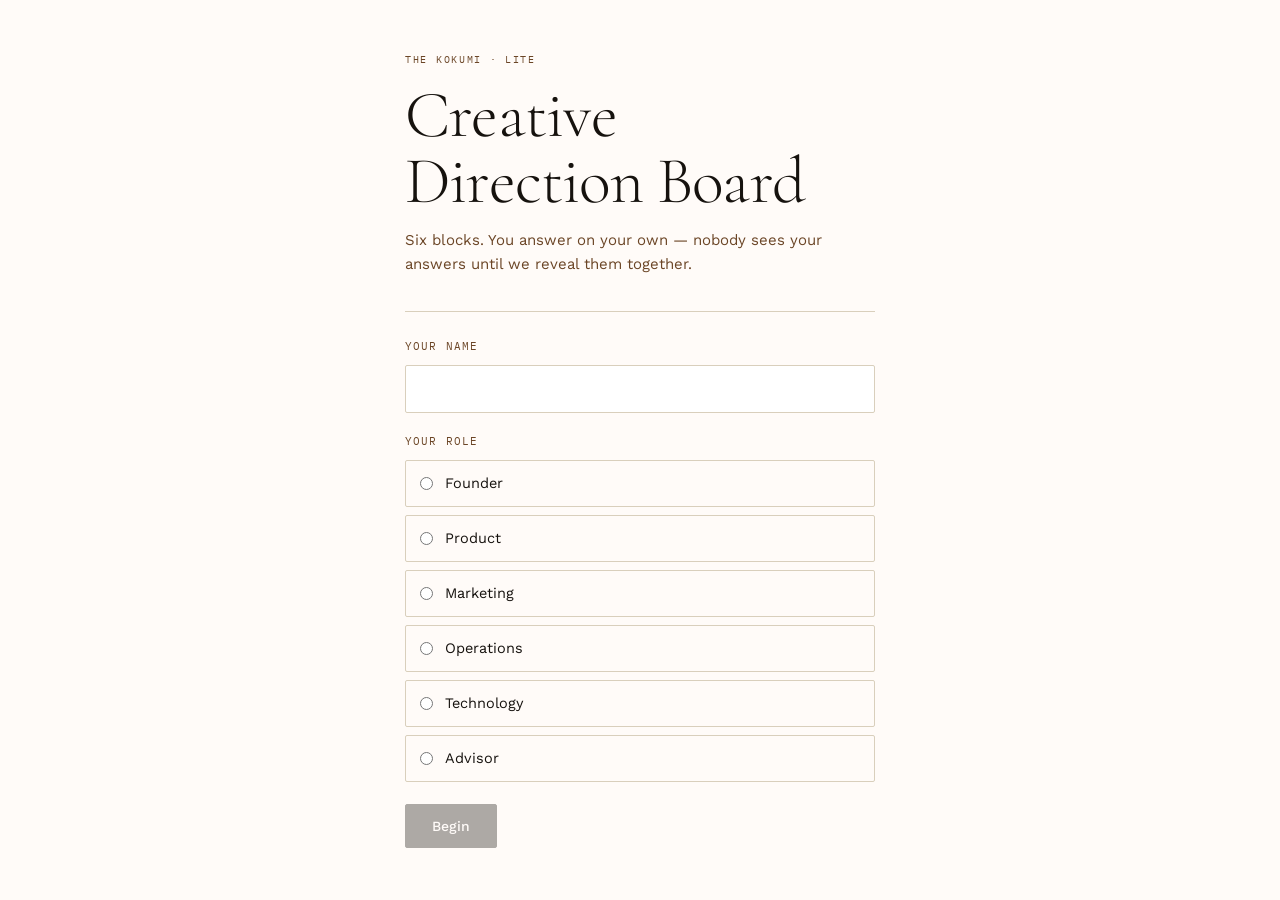
==== index.html @ 343dc204 "Add files via upload" ====
<!doctype html>
<html lang="en">
<head>
<meta charset="utf-8">
<meta name="viewport" content="width=device-width, initial-scale=1, viewport-fit=cover">
<title>Creative Direction Board</title>
<link rel="preconnect" href="https://fonts.googleapis.com">
<link rel="preconnect" href="https://fonts.gstatic.com" crossorigin>
<link rel="stylesheet" href="https://fonts.googleapis.com/css2?family=Cormorant+Garamond:wght@300;400&family=Work+Sans:wght@400;500&family=IBM+Plex+Mono:wght@400&display=swap">
<link rel="stylesheet" href="thko.css">
</head>
<body>
<div id="app"></div>
<div class="stat" id="stat" hidden></div>
<script src="config.js"></script>
<script src="data.js"></script>
<script src="app.js"></script>
</body>
</html>
---- thko.css ----
/* The Kokumi — workshop board */
:root{
  --ground:#FFFBF8; --nuka:#D9CFBC; --amber:#D08A45;
  --tamari:#6B4526; --shoyu:#16120E; --negi:#5E7360;
  --paper:#FFFFFF;
  --hair:rgba(107,69,38,.16);
  --serif:"Cormorant Garamond",Georgia,"Times New Roman",serif;
  --sans:"Work Sans",-apple-system,BlinkMacSystemFont,"Segoe UI",Roboto,sans-serif;
  --mono:"IBM Plex Mono",ui-monospace,SFMono-Regular,Menlo,monospace;
  color-scheme:light;
}
*{box-sizing:border-box}
html,body{margin:0}
html{height:100%}
body{
  min-height:100%;
  background:var(--ground); color:var(--shoyu);
  font-family:var(--sans); font-weight:400; font-size:15px; line-height:1.62;
  -webkit-font-smoothing:antialiased;
}
[hidden]{display:none!important}
::selection{background:var(--nuka)}

.wrap{max-width:760px;margin:0 auto;padding-left:20px;padding-right:20px}
.wide{max-width:1180px}

/* ---- type ---- */
.eyebrow{
  font-family:var(--mono); font-size:10px; letter-spacing:.17em;
  text-transform:uppercase; color:var(--tamari); margin:0;
}
h1{
  font-family:var(--serif); font-weight:300; font-size:clamp(40px,7vw,66px);
  line-height:1.0; letter-spacing:-.012em; margin:14px 0 0; text-wrap:balance;
}
h2{
  font-family:var(--serif); font-weight:300; font-size:clamp(28px,4.4vw,40px);
  line-height:1.08; margin:0; letter-spacing:-.008em; text-wrap:balance;
}
h3{
  font-family:var(--serif); font-weight:400; font-size:23px; line-height:1.24;
  margin:0 0 6px; letter-spacing:-.004em; text-wrap:balance;
}
p{margin:0}
.lede{color:var(--tamari);max-width:56ch;margin-top:14px}
.note{font-size:13.5px;color:var(--tamari);line-height:1.55}
.mono{font-family:var(--mono);font-size:11px;letter-spacing:.1em;text-transform:uppercase;color:var(--tamari)}
hr{height:1px;background:var(--nuka);border:0;margin:0}

/* ---- top bar ---- */
.bar{
  position:sticky; top:env(safe-area-inset-top,0px); z-index:20;
  background:var(--ground); border-bottom:1px solid var(--nuka);
}
.bar-in{
  max-width:760px;margin:0 auto;padding:13px 20px;
  display:flex;align-items:center;gap:16px;justify-content:space-between;
}
.bar-in.wide{max-width:1180px}
.who{font-family:var(--mono);font-size:10.5px;letter-spacing:.09em;color:var(--tamari);
  white-space:nowrap;overflow:hidden;text-overflow:ellipsis}
.pips{display:flex;gap:5px;flex-shrink:0}
.pip{width:22px;height:2px;background:var(--nuka)}
.pip.done{background:var(--negi)}
.pip.now{background:var(--amber)}

/* ---- buttons ---- */
button{
  font-family:var(--sans);font-weight:500;font-size:14px;
  padding:13px 26px;border-radius:2px;cursor:pointer;
  background:var(--shoyu);color:var(--ground);border:1px solid var(--shoyu);
  transition:background .15s,color .15s,border-color .15s;
}
button:hover:not(:disabled){background:var(--tamari);border-color:var(--tamari)}
button:disabled{opacity:.35;cursor:default}
button.ghost{background:transparent;color:var(--tamari);border-color:var(--nuka)}
button.ghost:hover:not(:disabled){background:var(--nuka);color:var(--shoyu);border-color:var(--nuka)}
button.sm{padding:9px 16px;font-size:12.5px}
.row{display:flex;gap:10px;flex-wrap:wrap;align-items:center}

/* ---- inputs ---- */
input[type=text],textarea,select{
  width:100%;padding:12px 13px;font-family:var(--sans);font-size:15px;color:var(--shoyu);
  background:var(--paper);border:1px solid var(--nuka);border-radius:2px;line-height:1.5;
}
textarea{min-height:82px;resize:vertical}
input[type=text]:focus,textarea:focus{outline:none;border-color:var(--amber)}
input::placeholder,textarea::placeholder{color:#B9AC97}

/* ---- card ---- */
.card{
  background:var(--paper);border:1px solid var(--nuka);border-radius:2px;
  padding:26px 26px 28px;margin-bottom:16px;
}
.cnum{font-family:var(--mono);font-size:10px;letter-spacing:.16em;color:var(--amber);
  display:block;margin-bottom:11px}
.cbody{margin-top:18px}

/* choice / multi */
.opt{
  display:flex;gap:12px;align-items:flex-start;padding:12px 14px;
  border:1px solid var(--nuka);border-radius:2px;margin-bottom:8px;cursor:pointer;
  transition:border-color .13s,background .13s;font-size:14.5px;line-height:1.45;
}
.opt:hover{border-color:var(--tamari)}
.opt input{margin:4px 0 0;accent-color:var(--tamari);flex-shrink:0}
.opt.on{border-color:var(--amber);background:#FEF8F1}

/* two-word */
.two{display:flex;gap:10px;align-items:center;flex-wrap:wrap}
.two .fix{font-family:var(--serif);font-size:25px;font-weight:300;color:var(--tamari);white-space:nowrap}
.two input{flex:1 1 150px;font-family:var(--serif);font-size:25px;font-weight:400;
  text-align:center;padding:7px 10px;border:0;border-bottom:1px solid var(--nuka);
  background:transparent;border-radius:0}
.two input:focus{border-bottom-color:var(--amber)}

/* slider */
.sl-ends{display:flex;justify-content:space-between;gap:16px;margin-bottom:8px}
.sl-ends span{font-family:var(--mono);font-size:10.5px;letter-spacing:.1em;
  text-transform:uppercase;color:var(--tamari)}
.sl-ends span:last-child{text-align:right}
input[type=range]{
  -webkit-appearance:none;appearance:none;width:100%;height:30px;background:transparent;cursor:pointer;
}
input[type=range]::-webkit-slider-runnable-track{height:1px;background:var(--nuka)}
input[type=range]::-moz-range-track{height:1px;background:var(--nuka)}
input[type=range]::-webkit-slider-thumb{
  -webkit-appearance:none;width:15px;height:15px;border-radius:50%;
  background:var(--tamari);margin-top:-7px;border:0;
}
input[type=range]::-moz-range-thumb{width:15px;height:15px;border-radius:50%;background:var(--tamari);border:0}
.ticks{display:flex;justify-content:space-between;padding:0 6px;margin-top:-4px}
.ticks i{width:1px;height:5px;background:var(--nuka)}
.slv{font-family:var(--mono);font-size:10.5px;color:var(--amber);text-align:center;
  margin-top:8px;letter-spacing:.1em;min-height:14px}

/* colour */
.cgrid{display:grid;grid-template-columns:repeat(auto-fit,minmax(190px,1fr));gap:18px}
.cg label{display:block;font-family:var(--mono);font-size:10px;letter-spacing:.14em;
  text-transform:uppercase;color:var(--tamari);margin-bottom:9px}
.swatch{display:flex;gap:10px;align-items:center}
.swatch input[type=color]{width:42px;height:42px;padding:0;border:1px solid var(--nuka);
  border-radius:2px;background:none;cursor:pointer;flex-shrink:0}

/* pool */
.pool-nav{display:flex;gap:6px;margin-bottom:16px}
.pool-nav button{flex:1;padding:9px 0;font-size:12px}
.plate{width:100%;aspect-ratio:16/9;border:1px solid var(--nuka);border-radius:2px;
  overflow:hidden;background:var(--nuka);margin-bottom:18px;max-width:100%}
.plate img,.plate svg{width:100%;height:100%;display:block;object-fit:cover}
.pgrid{display:grid;grid-template-columns:repeat(auto-fit,minmax(215px,1fr));gap:14px}
.pgrid label{display:block;font-family:var(--mono);font-size:10px;letter-spacing:.13em;
  text-transform:uppercase;color:var(--tamari);margin-bottom:7px}

/* status */
.stat{
  position:fixed;left:50%;transform:translateX(-50%);
  bottom:calc(20px + env(safe-area-inset-bottom,0px));z-index:40;
  background:var(--shoyu);color:var(--ground);padding:11px 22px;border-radius:2px;
  font-family:var(--mono);font-size:11px;letter-spacing:.08em;
  box-shadow:0 8px 28px rgba(22,18,14,.2);max-width:calc(100vw - 40px);text-align:center;
}
.stat.warn{background:var(--amber)}

/* gate + done */
.mid{min-height:100vh;display:grid;place-items:center;padding:40px 20px}
.mid-in{width:100%;max-width:470px}

/* host */
.hgrid{display:grid;grid-template-columns:repeat(auto-fit,minmax(280px,1fr));gap:14px}
.ans{background:var(--paper);border:1px solid var(--nuka);border-radius:2px;padding:17px 18px}
.ans .nm{font-family:var(--mono);font-size:10px;letter-spacing:.13em;text-transform:uppercase;
  color:var(--amber);margin-bottom:8px}
.ans .tx{font-size:15px;line-height:1.5;white-space:pre-wrap;word-break:break-word}
.axis{margin:14px 0 26px}
.axis-line{position:relative;height:42px;border-bottom:1px solid var(--nuka)}
.mk{position:absolute;top:6px;transform:translateX(-50%);text-align:center}
.mk b{display:block;width:11px;height:11px;border-radius:50%;background:var(--tamari);margin:0 auto}
.mk span{font-family:var(--mono);font-size:9px;letter-spacing:.06em;color:var(--tamari);
  display:block;margin-top:5px;white-space:nowrap}
.spread{font-family:var(--mono);font-size:10px;letter-spacing:.1em;color:var(--amber);margin-top:9px}
.cloud{display:flex;flex-wrap:wrap;gap:8px}
.cloud span{border:1px solid var(--nuka);border-radius:2px;padding:6px 11px;font-size:14px;background:var(--paper)}
.cloud span.hot{border-color:var(--amber);color:var(--tamari)}

@media(max-width:640px){
  .card{padding:22px 18px 24px}
  .two .fix{font-size:21px}
  .two input{font-size:21px}
}
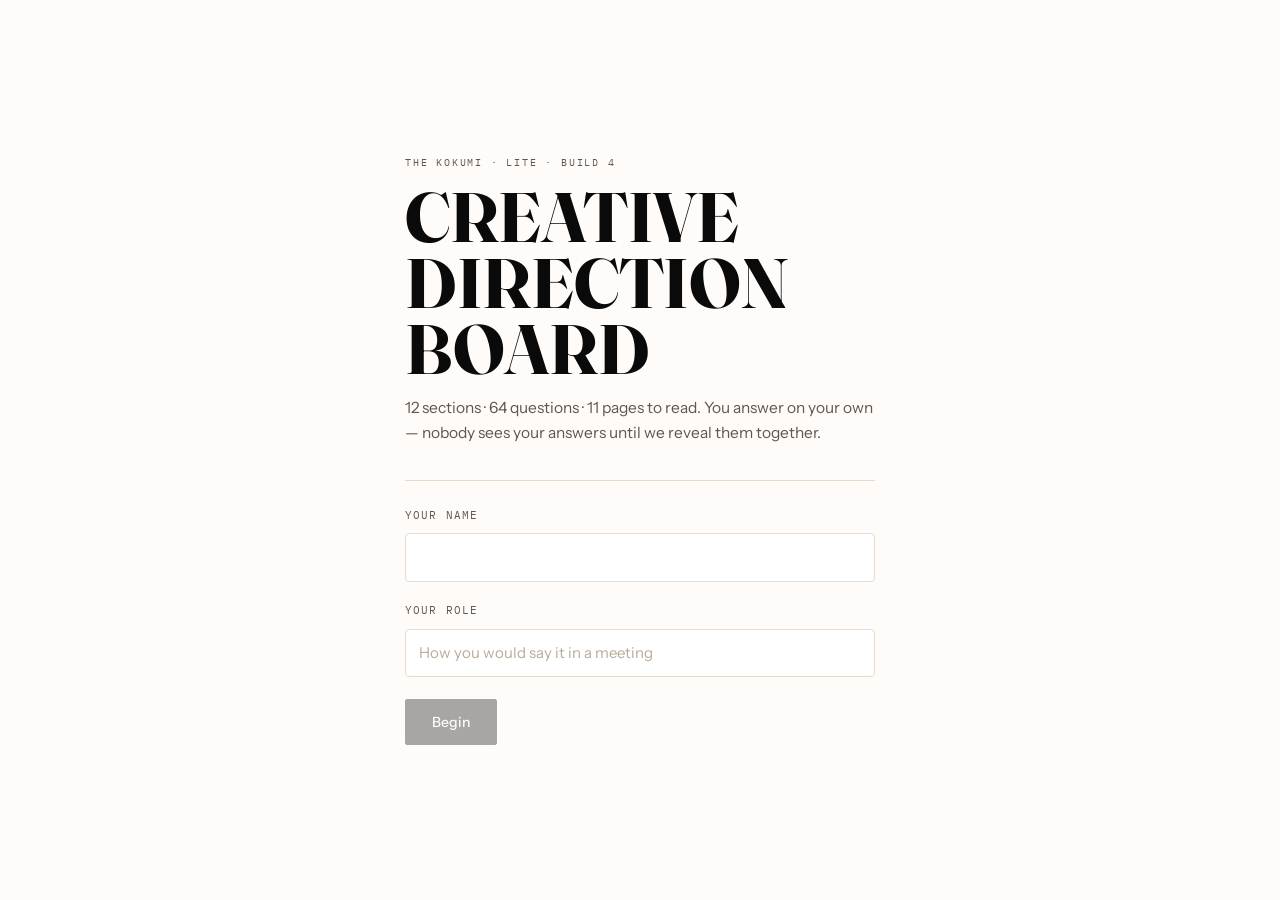
==== commit baaf79c2: "Add files via upload" ====
--- a/index.html
+++ b/index.html
@@ -4,16 +4,18 @@
 <meta charset="utf-8">
 <meta name="viewport" content="width=device-width, initial-scale=1, viewport-fit=cover">
 <title>Creative Direction Board</title>
-<link rel="preconnect" href="https://fonts.googleapis.com">
-<link rel="preconnect" href="https://fonts.gstatic.com" crossorigin>
-<link rel="stylesheet" href="https://fonts.googleapis.com/css2?family=Cormorant+Garamond:wght@300;400&family=Work+Sans:wght@400;500&family=IBM+Plex+Mono:wght@400&display=swap">
-<link rel="stylesheet" href="thko.css">
+
+<!-- Every file carries ?v= so an update always reaches the phone.
+     Without it a browser keeps its cached data.js indefinitely and a
+     participant silently runs last week's questions. Bump the number
+     on every upload; the fonts are loaded by app.js. -->
+<link rel="stylesheet" href="thko.css?v=4">
 </head>
 <body>
 <div id="app"></div>
 <div class="stat" id="stat" hidden></div>
-<script src="config.js"></script>
-<script src="data.js"></script>
-<script src="app.js"></script>
+<script src="config.js?v=4"></script>
+<script src="data.js?v=4"></script>
+<script src="app.js?v=4"></script>
 </body>
 </html>
--- a/thko.css
+++ b/thko.css
@@ -155,7 +155,7 @@
 /* status */
 .stat{
   position:fixed;left:50%;transform:translateX(-50%);
-  bottom:calc(20px + env(safe-area-inset-bottom,0px));z-index:40;
+  top:calc(62px + env(safe-area-inset-top,0px));z-index:40;
   background:var(--shoyu);color:var(--ground);padding:11px 22px;border-radius:2px;
   font-family:var(--mono);font-size:11px;letter-spacing:.08em;
   box-shadow:0 8px 28px rgba(22,18,14,.2);max-width:calc(100vw - 40px);text-align:center;
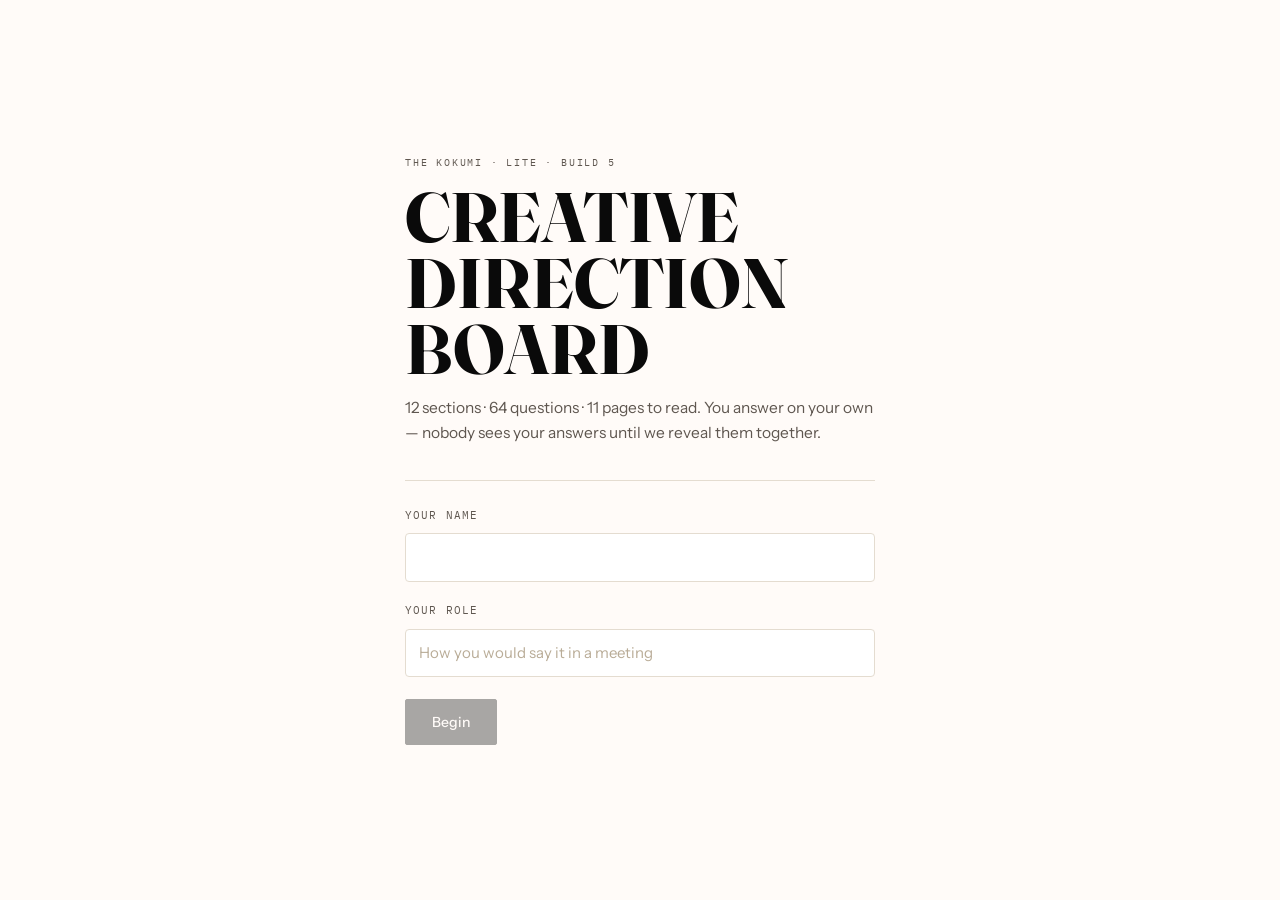
==== commit ebd6c793: "Add files via upload" ====
--- a/index.html
+++ b/index.html
@@ -9,13 +9,13 @@
      Without it a browser keeps its cached data.js indefinitely and a
      participant silently runs last week's questions. Bump the number
      on every upload; the fonts are loaded by app.js. -->
-<link rel="stylesheet" href="thko.css?v=4">
+<link rel="stylesheet" href="thko.css?v=5">
 </head>
 <body>
 <div id="app"></div>
 <div class="stat" id="stat" hidden></div>
-<script src="config.js?v=4"></script>
-<script src="data.js?v=4"></script>
-<script src="app.js?v=4"></script>
+<script src="config.js?v=5"></script>
+<script src="data.js?v=5"></script>
+<script src="app.js?v=5"></script>
 </body>
 </html>
